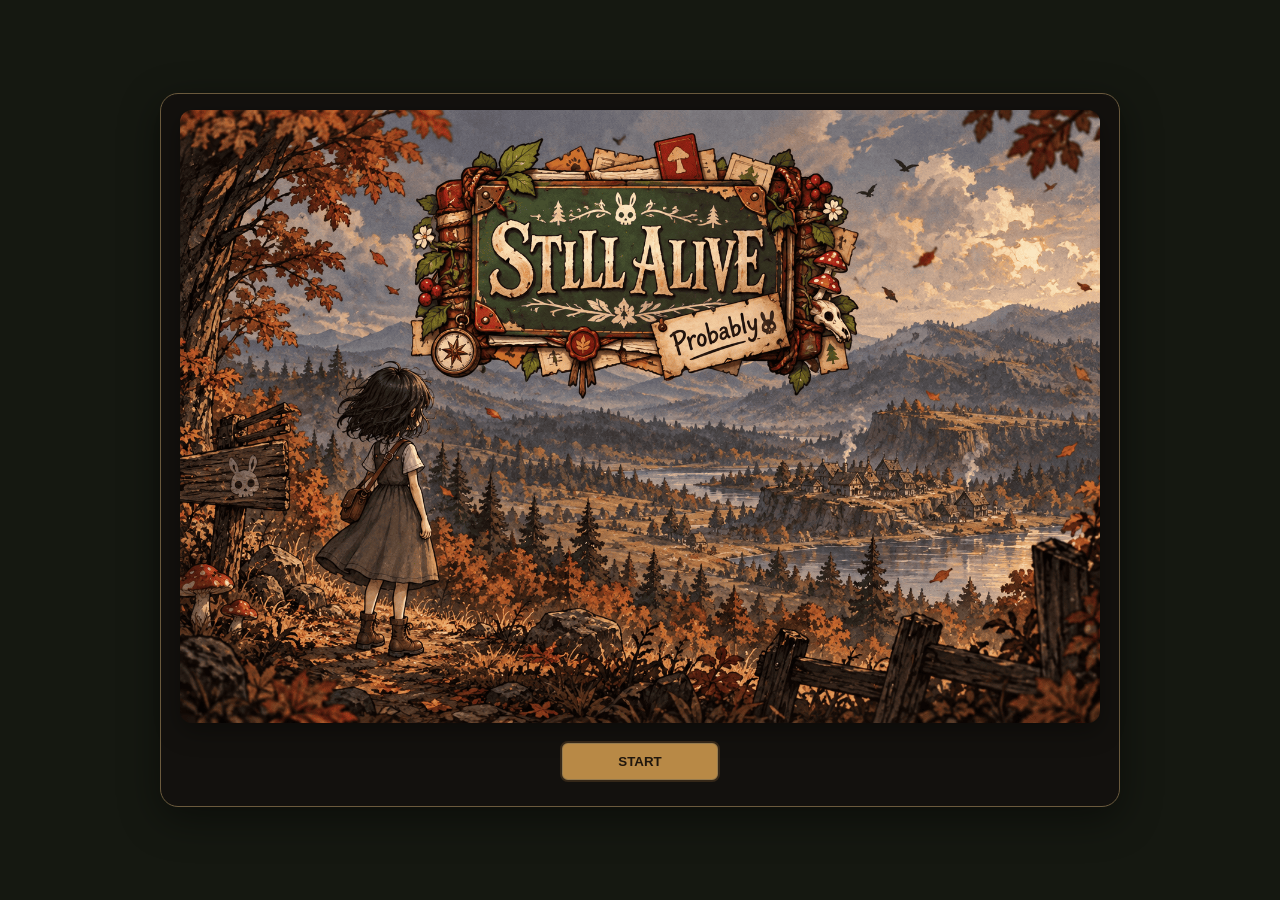
==== survival-game/index.html @ db7242b9 "初期コミット" ====
<!doctype html>
<html lang="ja">
<head>
  <meta charset="utf-8">
  <meta name="viewport" content="width=device-width,initial-scale=1">
  <title>HEX SURVIVAL</title>

  <link rel="preconnect" href="https://fonts.googleapis.com">
  <link rel="preconnect" href="https://fonts.gstatic.com" crossorigin>
  <link href="https://fonts.googleapis.com/css2?family=Yomogi&display=swap" rel="stylesheet">
  <link rel="stylesheet" href="style.css">

</head>

<body>

  <!-- =====================================================
       スタート画面
  ====================================================== -->

  <div id="title" class="start-screen">

    <div class="start-card title-card">

      <img
        src="images/UI/title_screen.png"
        alt="Still Alive, Probably"
        class="title-main-visual"
      >

      <button
        id="start"
        class="primary-btn title-start-btn"
      >
        START
      </button>

    </div>

  </div>

  <!-- =====================================================
       ゲーム本体
  ====================================================== -->

  <div id="game" hidden>

    <!-- ===================================================
         上部ステータス
    ==================================================== -->

    <header class="topbar">

      <div class="day-card">
        <div>
          Day
          <span id="day">1</span>
        </div>
      </div>

      <div
        id="resources"
        class="resources"
      ></div>

      <button
        id="bookBtn"
        class="menu-btn"
        type="button"
        aria-label="食材図鑑"
      >
        <img
          src="images/UI/book.png"
          alt=""
        >
      </button>
    </header>


    <!-- ===================================================
         キャラクター・ステータス
    ==================================================== -->

    <section class="status-area">
      <!-- 空腹度とライフエリア-->
      <div class="status-row">
        <div class="status-card">
          <div class="status-title">
            <div class="status-label">
              <img class="status-icon" src="images/UI/hunger.png" alt="空腹度">
              <span>空腹度</span>
            </div>
            <b id="hungerText"></b>
          </div>
          <div class="bar">
            <i id="hungerBar"></i>
          </div>
        </div>

        <div class="status-card">
          <div class="status-title">
            <div class="status-label">
              <img class="status-icon" src="images/UI/life.png" alt="ライフ">
              <span>ライフ</span>
            </div>
            <b id="lifeText"></b>
          </div>
          <div class="bar life">
            <i id="lifeBar"></i>
          </div>
        </div>
      </div>

      <div id="characterArea" class="character-area">

        <div class="eat-control">

          <button
            id="eat"
            class="eat-button"
            type="button"
            aria-label="食べる"
          >
            <img
              src="images/UI/eat.png"
              alt=""
            >
          </button>

          <div class="eat-food-count">
            <img
              src="images/UI/materials_food.png"
              alt="食料"
            >
            <span id="food">0</span>
          </div>
        </div>

        <div class="character-display">

          <img
            id="char"
            src="images/character_idle1.png"
            alt="主人公"
          >

          <div
            id="discoveryMark"
            class="discovery-mark"
            hidden
          >
            !
          </div>

        </div>

      <button
        id="exploreSign"
        class="explore-sign-button"
        type="button"
        aria-label="探検へ"
      >
        <img
          src="images/UI/explore_sign.png"
          alt=""
        >
      </button>

      </div>

    </section>


    <!-- ===================================================
         メイン
    ==================================================== -->

    <main>


      <!-- =================================================
           拠点画面
      ================================================== -->

      <div
        id="baseView"
        class="game-view"
      >

        <section class="base-panel">

          <div class="section-head">

            <h2>
              拠点施設
            </h2>

            <span class="section-note">施設を選んで開発</span>

          </div>

          <div
            id="facilities"
            class="facility-grid"
          ></div>

        </section>

        <!-- 探索ログ -->
        <section class="log-panel">

          <div class="section-head">

            <h2>
              探索ログ
            </h2>

            <button id="clearLog">
              消去
            </button>

          </div>

          <div id="log"></div>

        </section>

      </div>


      <!-- =================================================
           探索画面
      ================================================== -->

      <div
        id="exploreView"
        class="game-view"
        hidden
      >

        <section class="map-panel">

          <div class="section-head">

            <h2>
              🧭 探索マップ
            </h2>

            <button id="backToBase">
              🏠 拠点に戻る
            </button>

          </div>

          <div class="explore-help">
            探索済みマスに隣接するマスを探索できます
          </div>

          <div
            id="map"
            class="hex-map"
          ></div>

        </section>

      </div>


    </main>

  </div>


  <!-- =====================================================
       探索確認モーダル
  ====================================================== -->

  <div
    id="exploreModal"
    class="modal-backdrop"
    hidden
  >

    <div class="explore-modal">

      <div class="modal-head">

        <div>

          <small>
            探索先の確認
          </small>

          <h2 id="exploreTitle"></h2>

        </div>

        <button
          id="modalClose"
          class="modal-close"
        >
          ×
        </button>

      </div>


      <div
        id="explorePreview"
        class="explore-preview"
      ></div>

      <div class="preview-section">

        <h3>
          獲得予想
        </h3>

        <div
          id="resourcePreview"
          class="resource-preview"
        ></div>

        <p class="preview-note">
        </p>

      </div>


      <div class="modal-actions">

        <button
          id="cancelExplore"
          class="secondary-btn"
        >
          やめる
        </button>

        <button
          id="confirmExplore"
          class="primary-btn"
        >
          ここを探索する
        </button>

      </div>

    </div>

  </div>


  <!-- =====================================================
       施設確認モーダル
  ====================================================== -->

  <div
    id="facilityModal"
    class="modal-backdrop"
    hidden
  >

    <div class="explore-modal wide">

      <div class="modal-head">

        <h2 id="facilityTitle">施設</h2>

        <button
          id="facilityClose"
          class="modal-close"
        >
          ×
        </button>

      </div>

      <div id="facilityDetail" class="facility-detail"></div>

      <div class="modal-actions">
        <button id="facilityCancel" class="secondary-btn">
          キャンセル
        </button>
        <button id="facilityUpgradeBtn" class="primary-btn">
          レベルアップ
        </button>
      </div>

    </div>

  </div>


  <!-- =====================================================
       食材図鑑モーダル
  ====================================================== -->

  <div
    id="bookModal"
    class="modal-backdrop"
    hidden
  >

    <div class="explore-modal wide">

      <div class="modal-head">

        <h2>
          食材図鑑
        </h2>

        <button
          class="modalClose2 modal-close"
        >
          ×
        </button>

      </div>

      <div
        id="book"
        class="book-grid"
      ></div>

    </div>

  </div>

<!-- =====================================================
     探索結果モーダル
====================================================== -->
  <div
    id="exploreResultModal"
    class="modal-backdrop"
    hidden
  >
    <div class="explore-modal">

      <div class="modal-head">
        <div>
          <small>探索終了</small>
          <h2>見つけたもの</h2>
        </div>
      </div>

      <div
        id="exploreResultDetail"
        class="explore-result-detail"
      ></div>

      <div class="modal-actions result-actions">

        <button
          id="exploreResultOk"
          class="primary-btn"
        >
          OK
        </button>

      </div>

    </div>
  </div>

  <!-- トースト -->

  <div
    id="toast"
    class="toast"
  ></div>


  <script src="app.js"></script>

  <!-- =====================================================
      スクラップブックイベント　ラストイベント
  ===================================================== -->
  <div
    id="gateCutsceneOverlay"
    class="story-cutscene-overlay"
    hidden
  >
    <div
      id="gateScrapbook"
      class="story-scrapbook"
    >

      <div
        id="gateCutLayer"
        class="story-cut-layer"
      ></div>

      <div
        id="gateCutText"
        class="story-cut-text"
      ></div>

      <div class="story-cut-guide">
        タップして続ける
      </div>

    </div>
    <div
    id="gateEndingFade"
    class="gate-ending-fade"
  ></div>
  </div>

  <!-- =====================================================
      エンディング
  ===================================================== -->
  <div
    id="endingOverlay"
    class="ending-overlay"
    hidden
  >
    <div
      id="endingPage"
      class="ending-page"
    >

      <div
        id="endingCutLayer"
        class="ending-cut-layer"
      ></div>

      <div
        id="endingBookCover"
        class="ending-book-cover"
      >
        <img
          src="images/events/book_cover.png"
          alt="旅の記録"
        >
      </div>

    </div>

    <div
      id="endingTitle"
      class="ending-title"
    >
      the end...
    </div>
  </div>

</body>
</html>
---- survival-game/style.css ----
:root {
  --paper: #cdbb91;
  --paper2: #e0cfaa;
  --ink: #241f19;
  --dark: #25231e;
  --line: #5b4a32;
  --gold: #d4a83f;
  --red: #b84f3d;
  --green: #768b55;
  --muted: #877b64;
}


/* =========================================================
   基本
========================================================= */

* {
  box-sizing: border-box;
}

html,
body {
  margin: 0;
  background: #161612;
  color: var(--ink);
  font-family: Georgia, "Hiragino Mincho ProN", serif;
}

body {
  min-height: 100vh;
}


/* =========================================================
   ゲーム画面
========================================================= */

.game-view {
  display: block;
}

.game-view[hidden] {
  display: none !important;
}


/* =========================================================
   上部バー
========================================================= */

.topbar {
  position: sticky;
  top: 0;
  z-index: 10;

  display: grid;
  grid-template-columns: 90px 1fr 48px;
  gap: 8px;

  padding: 10px;

  background: #211f1a;
  border-bottom: 3px solid #5e4e37;
}

.day-card {
  background: var(--paper2);

  border: 2px solid #5b4a32;
  border-radius: 7px;

  text-align: center;

  padding: 5px;

  box-shadow:
    inset 0 0 0 2px #b7a477;
}

.day-card #day {
  font-weight: bold;
  font-size: 19px;
}

.day-card small {
  font-size: 12px;
}


/* =========================================================
   資源
========================================================= */

.resources {
  display: flex;

  align-items: center;
  justify-content: space-around;

  color: #eee;

  font-size: 16px;

  gap: 5px;
}

.res {
  white-space: nowrap;
}


/* =========================================================
   メニューボタン
========================================================= */

.menu-btn {
  width: 42px;
  height: 42px;

  padding: 0;
  border: none;

  background: transparent;

  display: flex;
  align-items: center;
  justify-content: center;

  cursor: pointer;
}

.menu-btn img {
  width: 100%;
  height: 100%;

  object-fit: contain;
  display: block;

  pointer-events: none;
}


/* =========================================================
   キャラクター・ステータス
========================================================= */

.status-row {
  display: grid;

  grid-template-columns: 1fr 1fr;

  gap: 8px;

  padding: 8px;

  background: #292720;
}

.status-card {
  border: 2px solid #574936;

  border-radius: 6px;

  padding: 8px;

  background: #302e28;

  color: #eee;
}

.status-title {
  display: flex;
  align-items: center;
  justify-content: space-between;

  font-size: 14px;
  margin-bottom: 5px;
}

.status-title b {
  float: right;
}

.status-card small {
  color: #bcae8d;

  font-size: 10px;
}

.status-label {
  display: flex;
  align-items: center;
  gap: 4px;
}

.status-icon {
  width: 30px;
  height: 30px;

  object-fit: contain;
  display: block;

  flex-shrink: 0;
}


/* =========================================================
   ステータスバー
========================================================= */

.bar {
  height: 13px;

  background: #171613;

  border: 1px solid #0e0e0d;

  border-radius: 3px;

  overflow: hidden;
}

.bar i {
  display: block;

  height: 100%;
  width: 100%;

  background: #d49f37;

  transition: 0.25s;
}

.bar.life i {
  background: #b44c3b;
}


/* =========================================================
   共通パネル
========================================================= */

.map-panel,
.log-panel,
.base-panel {
  margin: 8px;

  border: 2px solid #4f402d;

  background: var(--paper);

  box-shadow:
    0 2px 0 #171510;
}

.section-head {
  display: flex;

  justify-content: space-between;
  align-items: center;

  padding: 7px 10px;

  border-bottom: 2px solid #796647;

  background:
    rgba(255, 255, 255, 0.08);
}

h2 {
  font-size: 17px;
  margin: 0;
}

.section-head span,
.section-head button {
  font-size: 11px;

  color: #62553e;
}

.section-head button {
  background: none;
  border: 0;

  cursor: pointer;
}


/* =========================================================
   拠点施設
========================================================= */

.base-panel {
  padding-bottom: 10px;
}

.facility-grid {
  padding: 9px;

  display: grid;

  grid-template-columns:
    repeat(3, 1fr);

  gap: 7px;
}

.facility {
  min-height: 145px;

  background: #d3c09a;

  border: 2px solid #786545;

  padding: 6px;

  text-align: center;

  position: relative;
}

.facility.locked {
  background: #77715f;

  color: #29261f;
}

.facility .icon {
  font-size: 42px;
}

.facility h3 {
  font-size: 14px;

  margin: 2px 0;
}

.facility p {
  font-size: 10px;

  margin: 3px 0 7px;

  min-height: 25px;
}

.facility button {
  width: 100%;

  background: #5b482c;

  color: #f2e4c4;

  border: 1px solid #332717;

  padding: 6px;

  font-family: inherit;

  font-weight: bold;
}

.facility button:disabled {
  opacity: 0.45;
}


/* =========================================================
   探索開始ボタン
========================================================= */

.explore-start-btn:active {
  transform: translateY(1px);
}

.explore-start-text strong {
  font-size: 19px;
}

.explore-start-text small {
  font-size: 11px;

  color: #5c4a32;
}


/* =========================================================
   探索ヘルプ
========================================================= */

.explore-help {
  padding: 7px 10px;

  background: #bca77d;

  border-bottom: 1px solid #756143;

  font-size: 11px;

  color: #5e5039;
}


/* =========================================================
   戻るボタン
========================================================= */

#backToBase {
  background: #b5a37e;

  border: 1px solid #6b5839;

  padding: 5px 8px;

  border-radius: 4px;

  cursor: pointer;
}


/* =========================================================
   六角形マップ
========================================================= */

.hex-map {
  position: relative;

  height: 440px;

  overflow: auto;

  background:
    radial-gradient(
      circle at center,
      #786f59 0,
      #4a4639 45%,
      #302f29 100%
    );

  -webkit-overflow-scrolling: touch;

  touch-action: pan-x pan-y;
}

.hex-world {
  position: relative;
  background:
    radial-gradient(
      circle at center,
      #2b332d 0%,
      #1b211d 45%,
      #0d100f 100%
    );
}


/* =========================================================
   六角形
========================================================= */

.hex {
  position: absolute;

  width: 112px;
  height: 129px;

  clip-path: polygon(
    25% 3%,
    75% 3%,
    100% 50%,
    75% 97%,
    25% 97%,
    0 50%
  );

  background: #57564c;

  filter:
    drop-shadow(
      0 2px 1px #201f1a
    );

  cursor: default;
}

.hex::before {
  content: "";
  position: absolute;
  inset: 4px;
  clip-path: inherit;
  border: none;
  background:
    var(
      --tile,
      #5f674e
    );
  z-index: 0;
}

.hex .inside {
  position: absolute;

  inset: 8px;

  display: flex;

  align-items: center;

  justify-content: center;

  flex-direction: column;

  font-size: 13px;

  font-weight: bold;

  text-shadow:
    0 1px #eee8d5;

  color: #252218;

  z-index: 2;

  pointer-events: none;
}


/* =========================================================
   未探索
========================================================= */

.hex.unexplored {
  --tile: #393832;

  cursor: default;
}

.hex.unexplored .inside {
  font-size: 12px;

  color: #c5c0ad;

  text-shadow:
    0 1px 2px #1c1b18;
}


/* =========================================================
   探索可能
========================================================= */

.hex.available {
  cursor: pointer;

  animation:
    pulse 1.6s infinite;
}


/* =========================================================
   地形カラー
========================================================= */

.hex.base {
  --tile: #88745a !important;
}

.hex.forest {
  --tile: #566345;
}

.hex.rock {
  --tile: #76715e;
}

.hex.pond {
  --tile: #54727a;
}

.hex.grass {
  --tile: #817d52;
}

.hex.cave {
  --tile: #4e4b45;
}

.hex.waste {
  --tile: #75684a;
}


/* =========================================================
   拠点
========================================================= */

.hex.base .inside {
  color: #fff1c4;

  text-shadow:
    0 1px 2px #2b2115,
    0 0 4px #2b2115;
}

.hex.base .terrain-icon {
  font-size: 40px;
}


/* =========================================================
   秘宝
========================================================= */

.hex[data-treasure="true"] {
  --tile: #6c5b36 !important;
}

.hex[data-treasure="true"] .inside {
  color: #ffe9a0;
}

.hex[data-treasure="true"] .terrain-icon {
  font-size: 40px;
}


/* =========================================================
   アニメーション
========================================================= */

@keyframes pulse {
  50% {
    transform: scale(1.025);
  }
}

.terrain-icon {
  font-size: 35px;

  line-height: 1;
}


/* =========================================================
   探索ログ
========================================================= */

.log-panel {
  max-height: 180px;
}

.log-panel #log {
  padding: 8px 12px;

  min-height: 90px;

  font-size: 13px;

  line-height: 1.7;
}

.log-item {
  border-bottom:
    1px dashed #887554;
}


/* =========================================================
   モーダル
========================================================= */

.modal-backdrop {
  position: fixed;

  inset: 0;

  z-index: 100;

  background:
    rgba(10, 9, 7, 0.72);

  display: flex;

  align-items: flex-end;

  justify-content: center;

  padding: 18px;

  opacity: 0;

  transition:
    opacity 0.16s ease;
}

.modal-backdrop[hidden] {
  display: none;
}

.modal-backdrop.show {
  opacity: 1;
}

.explore-modal {
  width: min(430px, 100%);

  max-height: 90vh;

  overflow: auto;

  background: var(--paper2);

  border: 3px solid #4d3e2a;

  box-shadow:
    0 10px 40px #000,
    inset 0 0 0 2px #a88f61;

  color: var(--ink);

  transform:
    translateY(12px)
    scale(0.98);

  transition:
    transform 0.16s ease;
}

.modal-backdrop.show
.explore-modal {
  transform:
    translateY(0)
    scale(1);
}

.modal-head {
  display: flex;

  align-items: center;

  justify-content: space-between;

  padding: 13px 15px 10px;

  background: #28251f;

  color: #ead9ae;

  border-bottom:
    2px solid #715a38;
}

.modal-head small {
  font-size: 11px;

  color: #bbaa86;
}

.modal-head h2 {
  font-size: 22px;

  margin: 2px 0 0;

  color: #f0ddb0;
}

.modal-close {
  width: 34px;
  height: 34px;

  border: 1px solid #8e754b;

  background: #40392d;

  color: #e8d7ae;

  border-radius: 4px;

  font-size: 25px;

  line-height: 1;

  cursor: pointer;
}

.explore-preview {
  display: flex;

  align-items: center;

  gap: 16px;

  padding: 18px 16px;

  border-bottom:
    1px solid #9c8358;

  background:
    rgba(255, 255, 255, 0.12);
}

.target-icon {
  width: 82px;
  height: 82px;

  display: flex;

  align-items: center;
  justify-content: center;

  font-size: 52px;

  background: #7c765f;

  border:
    3px solid #5d4c32;

  clip-path: polygon(
    25% 3%,
    75% 3%,
    100% 50%,
    75% 97%,
    25% 97%,
    0 50%
  );
}


/* =========================================================
   探索モーダルのアイコン
========================================================= */

.target-icon img {
  width: 100%;
  height: 100%;

  object-fit: contain;
  display: block;
}

.target-cost-item {
  display: flex;
  align-items: center;
  gap: 7px;
}

.target-cost-item img {
  width: 30px;
  height: 30px;

  object-fit: contain;
  display: block;

  flex-shrink: 0;
}

.target-info {
  display: flex;

  flex-direction: column;

  gap: 6px;
}

.target-info strong {
  font-size: 18px;
}

.target-info span {
  font-size: 12px;

  color: #685a43;
}

.preview-section {
  padding: 12px 15px 0;
}

.preview-section h3 {
  font-size: 14px;

  margin:
    0 0 8px;

  border-bottom:
    1px dashed #927951;

  padding-bottom: 5px;
}

.preview-row {
  display: flex;

  gap: 7px;

  flex-wrap: wrap;
}

.cost-pill {
  display: inline-flex;

  align-items: center;

  gap: 5px;

  padding: 8px 10px;

  border:
    1px solid #806746;

  background: #c8b487;

  font-size: 12px;
}

.cost-pill b {
  font-size: 14px;
}

.damage-cost {
  background: #caa08f;
}

.safe-cost {
  background: #b7bd93;
}

.resource-preview {
  display: block;
}

.resource-preview-normal,
.resource-preview-rare {
  display: flex;
  align-items: center;
  flex-wrap: wrap;

  gap: 14px;
}

.resource-preview-rare {
  margin-top: 10px;
}

.resource-inline {
  display: flex;
  align-items: center;

  gap: 4px;
}

.resource-inline img {
  width: 30px;
  height: 30px;

  object-fit: contain;
  display: block;
}

.resource-inline span {
  font-size: 14px;
  font-weight: bold;

  white-space: nowrap;
}

.rare-resource span {
  font-size: 18px;
}

.preview-note {
  font-size: 10px;

  color: #6d604b;

  margin: 8px 0 0;

  line-height: 1.5;
}

.empty-preview {
  font-size: 12px;

  color: #6c604e;

  padding: 10px;

  background: #c4b083;
}

.modal-actions {
  display: grid;

  grid-template-columns:
    1fr 1.6fr;

  gap: 8px;

  padding: 16px;
}

.modal-actions button {
  font-family: inherit;

  font-weight: bold;

  font-size: 14px;

  padding: 11px;

  border-radius: 4px;

  cursor: pointer;
}

.secondary-btn {
  background: #b5a37e;

  border:
    2px solid #6b5839;

  color: #3a3023;
}

.primary-btn {
  background: #5a472d;

  border:
    2px solid #342718;

  color: #f1dfb5;

  box-shadow:
    inset 0 0 0 1px #967b4e;
}

.primary-btn:active,
.secondary-btn:active {
  transform:
    translateY(1px);
}


/* =========================================================
   スタート画面
========================================================= */

.start-screen {
  position: fixed;

  inset: 0;

  background: #151811;

  display: flex;

  align-items: center;

  justify-content: center;

  z-index: 99;
}

.start-screen[hidden] {
  display: none !important;
}

.start-card {
  width: min(430px, 88%);

  padding: 48px 28px;

  text-align: center;

  background: #292e23;

  border:
    1px solid #73795d;

  border-radius: 18px;
}

.start-card h1 {
  font-size: 38px;

  margin:
    0 0 12px;

  letter-spacing: 2px;
}

.start-card p {
  color: #bbb5a2;

  margin-bottom: 28px;
}

/* =========================================================
   タイトル画面
========================================================= */
.title-card {
  width: min(960px, 96vw);
  padding: 16px 16px 24px;

  background: rgba(18, 16, 13, 0.78);

  border: 1px solid #6b5a3d;
  border-radius: 18px;

  box-shadow:
    0 12px 40px rgba(0, 0, 0, 0.45);

  display: flex;
  flex-direction: column;
  align-items: center;
}

.title-main-visual {
  width: 100%;
  max-width: 920px;
  height: auto;

  display: block;
  object-fit: contain;

  border-radius: 12px;

  box-shadow:
    0 8px 24px rgba(0, 0, 0, 0.35);
}

.title-start-btn {
  margin-top: 18px;
  min-width: 160px;
}

/* =========================================================
   ボタン
========================================================= */

.primary-btn {
  background: #b88946;

  color: #20170d;

  font-weight: bold;

  border-radius: 8px;

  padding: 11px 25px;

  cursor: pointer;
}


/* =========================================================
   図鑑
========================================================= */

.wide {
  max-width: 680px;
}


/* =========================================================
   食材図鑑
========================================================= */

#book {
  display: grid;
  grid-template-columns: repeat(2, minmax(0, 1fr));

  gap: 12px;

  padding: 6px;
}


/* 図鑑カード */
.book-card {
  position: relative;

  padding: 8px;

  border: 2px solid rgba(71, 55, 38, 0.75);
  border-radius: 10px;

  background:
    linear-gradient(
      180deg,
      #efe1bc 0%,
      #dbc58f 100%
    );

  box-shadow:
    inset 0 0 12px rgba(70, 45, 20, 0.2),
    0 2px 5px rgba(0, 0, 0, 0.25);

  overflow: hidden;
}


/* =========================================================
   食材画像部分
========================================================= */

.food-art {
  width: calc(100% + 16px);

  margin:
    -8px
    -8px
    0;

  display: flex;
  justify-content: center;
  align-items: center;
}

.food-book-image {
  position: relative;

  width: 100%;

  overflow: hidden;

  border-radius: 7px;
}

.food-book-image::before {
  content: "";

  display: block;

  padding-top: 100%;
}

/* 背景画像 */
.food-book-background {
  position: absolute;

  inset: 0;

  width: 100%;
  height: 100%;

  object-fit: cover;

  display: block;
}


/* 食材本体 */
.food-book-main {
  position: absolute;

  left: 50%;
  top: 47%;

  width: 50%;
  height: 50%;

  transform:
    translate(-50%, -50%);

  object-fit: contain;

  display: block;

  z-index: 2;
}


/* =========================================================
   食材名
========================================================= */

.food-book-name {
  margin-top: 7px;

  text-align: center;

  font-size: 14px;
  font-weight: bold;

  color: #34261b;
}

.food-book-location {
  margin-top: 3px;

  text-align: center;

  font-size: 12px;
  font-weight: bold;

  color: #6a5844;
}

/* =========================================================
   フレーバーテキスト
========================================================= */

.food-flavor {
  margin:
    7px 3px
    2px;

  padding-top: 6px;

  border-top:
    1px dashed
    rgba(80, 57, 35, 0.4);

  font-family: "Yomogi", cursive;

  font-size: 10px;
  line-height: 1.5;

  color: #51402f;

  transform:
    rotate(-0.3deg);
}


/* =========================================================
   未発見
========================================================= */

.book-card.locked {
  background:
    linear-gradient(
      180deg,
      #777168,
      #4f4b46
    );

  opacity: 1;
}

/* 未発見食材をシルエット化 */
.book-card.locked .food-book-main {
  filter: brightness(0);
  opacity: 0.82;
}

.food-book-unknown {
  width: 100%;
  aspect-ratio: 1 / 1;

  display: flex;
  justify-content: center;
  align-items: center;

  font-size: 46px;
  font-weight: bold;

  color: rgba(255, 255, 255, 0.4);

  background:
    rgba(20, 20, 20, 0.25);

  border-radius: 7px;
}

.book-card.locked .food-book-name {
  color:
    rgba(255, 255, 255, 0.55);
}


/* =========================================================
   建設
========================================================= */

.build-row {
  background: #1c2118;

  border-radius: 9px;

  padding: 11px;

  margin: 7px 0;

  display: flex;

  justify-content: space-between;

  gap: 10px;

  align-items: center;
}

.build-row h3 {
  margin:
    0 0 4px;
}

.build-row p {
  margin: 0;

  color: #bbb5a2;

  font-size: 12px;
}

.build-row button {
  background: #98703b;

  border-radius: 7px;

  padding: 8px;

  cursor: pointer;
}

.build-row button:disabled {
  opacity: 0.35;

  cursor: default;
}


/* =========================================================
   トースト
========================================================= */

.toast {
  position: fixed;

  left: 50%;

  bottom: 85px;

  transform:
    translateX(-50%)
    translateY(20px);

  background: #211f1a;

  color: #f0e1bd;

  border:
    1px solid #9e8251;

  padding: 10px 14px;

  border-radius: 5px;

  opacity: 0;

  pointer-events: none;

  transition: 0.25s;

  z-index: 30;

  max-width: 90%;

  text-align: center;
}

.toast.show {
  opacity: 1;

  transform:
    translateX(-50%)
    translateY(0);
}


/* =========================================================
   PC
========================================================= */

@media (min-width: 700px) {
  #app {
    max-width: 480px;

    margin: auto;

    box-shadow:
      0 0 40px #000;
  }

  .topbar {
    position: relative;
  }
}


/* =========================================================
   スマホ
========================================================= */

@media (max-width: 699px) {

  .explore-start-btn {
    min-height: 80px;
  }

  .explore-start-icon {
    font-size: 40px;
  }

}


/* =========================================================
   探索可能だが未探索のマス
========================================================= */

.hex.available.unexplored {
  opacity: 0.62;
}

.hex.available.unexplored .inside {
  color: #c5c0ad;
  text-shadow: 0 1px 2px #1c1b18;
}

.hex.available.unexplored .terrain-icon {
  opacity: 0.8;
}


/* =========================================================
   施設カード・施設確認UI
========================================================= */

.section-note {
  font-size: 11px;
  color: #62553e;
}

.facility-grid {
  grid-template-columns: repeat(3, minmax(0, 1fr));
}

.facility {
  width: 100%;
  min-width: 0;
  min-height: 150px;
  border: 2px solid #786545;
  background: #d3c09a;
  color: var(--ink);
  padding: 7px;
  text-align: center;
  font-family: inherit;
  cursor: pointer;
  appearance: none;
}

.facility:active {
  transform: translateY(1px);
}

.facility-art-wrap {
  height: 98px;
  display: flex;
  align-items: center;
  justify-content: center;
  overflow: hidden;
}

.facility-image {
  width: 100%;
  height: 100%;
  object-fit: contain;
  display: block;
}

.facility-fallback {
  font-size: 48px;
  line-height: 1;
}

.facility-name {
  margin-top: 5px;
  font-size: 14px;
  font-weight: bold;
}

.facility-level {
  margin-top: 2px;
  font-size: 11px;
  color: #66553d;
}

.facility-detail {
  padding: 16px;
}

.facility-upgrade-preview {
  display: grid;
  grid-template-columns: 1fr 34px 1fr;
  align-items: center;
  gap: 6px;
  text-align: center;
}

.facility-upgrade-preview > div:not(.facility-arrow) {
  min-width: 0;
}

.facility-upgrade-preview small,
.facility-upgrade-preview strong {
  display: block;
}

.facility-upgrade-preview .facility-art-wrap {
  height: 150px;
  margin: 6px 0;
  border: 1px solid #927951;
  background: rgba(255, 255, 255, 0.12);
}

.facility-arrow {
  font-size: 28px;
  font-weight: bold;
}

.facility-modal-copy {
  margin-top: 14px;
  padding: 12px;
  background: #d7c59e;
  border: 1px solid #8c754d;
  line-height: 1.6;
}

.facility-modal-copy p {
  margin: 7px 0;
}

.facility-warning {
  color: #8a3027;
  font-weight: bold;
}

.special-facility-preview {
  text-align: center;
  font-size: 72px;
  padding: 12px;
}

#facilityUpgradeBtn:disabled {
  opacity: 0.4;
  cursor: not-allowed;
}

.special-silhouette .facility-image {
  filter: brightness(0);
  opacity: 0.85;
}

.special-hidden .facility-image-wrap {
  min-height: 72px;
}


/* =========================================================
   2026-08 探索演出・ステータス配置 調整
========================================================= */

.status-area {
  background: #292720;
  padding-bottom: 8px;
}

.status-row {
  display: grid;
  grid-template-columns: 1fr 1fr;
  gap: 8px;
  padding: 8px;
  background: transparent;
}

.status-card small {
  display: none;
}

.character-area {
  position: relative;
  height: 170px;
  margin: 0 8px 8px;
  overflow: hidden;
  border-radius: 10px;
  background:
    #1b2018
    url("images/bg/base_idle.png")
    center / cover
    no-repeat;
}


/* =========================================================
   食べる操作
========================================================= */

.eat-control {
  position: absolute;

  left: 8px;
  top: 30%;

  transform: translateY(-50%);

  width: 78px;

  z-index: 10;

  display: flex;
  flex-direction: column;
  align-items: center;

  gap: 0;
}


/* 食べるボタン */
.eat-button {
  width: 70px;
  height: 70px;

  border: none;
  padding: 0;
  margin: 0;

  appearance: none;
  -webkit-appearance: none;

  background: transparent;

  cursor: pointer;
}

.eat-button img {
  width: 110%;
  height: 110%;

  object-fit: contain;
  display: block;

  pointer-events: none;
}


/* 押した時 */
.eat-button:active {
  transform: translateY(2px);
}


/* 食料数 */
.eat-food-count {
  margin-top: -2px;
  min-width: 60px;
  padding: 3px 7px;
  border-radius: 12px;
  background: rgba(20, 18, 14, 0.78);
  color: #f3e6c7;
  font-size: 14px;
  font-weight: bold;

  line-height: 1.2;

  text-align: center;
  white-space: nowrap;

  display: flex;
  flex-direction: row;
  align-items: center;
  justify-content: center;

  text-shadow:
    0 1px 2px #000;
}

.eat-food-count img {
  width: 26px;
  height: 26px;

  object-fit: contain;
  display: block;
}

.eat-food-count span {
  display: block;
  flex-shrink: 0;
}


/* キャラクター表示領域 */
.character-display {
  position: relative;
  width: 100%;
  height: 100%;
  overflow: hidden;
}


/* キャラクター本体 */
.character-display #char {
  position: absolute;
  width: 42%;
  height: 145px;
  left: 18%;
  bottom: 18px;
  object-fit: contain;
  display: block;
  transition: left 3s linear;
}


/* 探索時の移動先 */
.character-area.walking #char {
  left: 45%;
}

.discovery-mark {
  position: absolute;
  left: 68%;
  top: 12px;
  font-size: 42px;
  font-weight: bold;
  color: #f3d66b;
  text-shadow: 0 2px 2px #21190d;
  z-index: 5;
  animation: discovery-pop 0.45s ease;
}

.discovery-mark[hidden] {
  display: none;
}

@keyframes discovery-pop {
  0% {
    transform: translateY(8px) scale(0.4);
    opacity: 0;
  }

  60% {
    transform: translateY(-4px) scale(1.2);
    opacity: 1;
  }

  100% {
    transform: translateY(0) scale(1);
    opacity: 1;
  }
}


/* 施設カードを少し圧縮 */
.facility-grid {
  padding: 6px;
  gap: 5px;
}

.facility {
  min-height: 132px;
  padding: 5px;
}

.facility-image-wrap,
.facility-art-wrap {
  height: 84px;
  display: flex;
  align-items: center;
  justify-content: center;
  overflow: hidden;
}

.facility-name {
  margin-top: 3px;
  font-size: 13px;
}

.facility-level {
  margin-top: 1px;
  font-size: 10px;
}

.facility-card-flavor {
  margin: 7px 3px 2px;
  padding-top: 6px;

  border-top:
    1px dashed rgba(80, 57, 35, 0.4);

  font-family: "Yomogi", cursive;
  font-size: 10px;
  line-height: 1.5;

  color: #51402f;

  text-align: left;
}

.facility-cost-section {
  margin-top: 7px;
}

.facility-cost-list {
  display: flex;
  align-items: center;
  flex-wrap: wrap;

  gap: 10px;

  margin-top: 6px;
}

.facility-cost-item {
  display: flex;
  align-items: center;

  gap: 4px;
}

.facility-cost-item img {
  width: 28px;
  height: 28px;

  object-fit: contain;
  display: block;
}

.facility-cost-item span {
  font-size: 14px;
  font-weight: bold;
}

/* =========================================================
   探索結果
========================================================= */

.explore-result-detail {
  padding: 18px 16px;
}

.explore-result-list {
  display: grid;
  gap: 8px;
}

.explore-result-item {
  display: flex;
  align-items: center;
  justify-content: space-between;
  gap: 10px;

  padding: 10px 12px;

  background: #d7c59e;
  border: 1px solid #8c754d;

  font-size: 14px;
}

.explore-result-item strong {
  font-size: 17px;
}

.explore-result-item.rare {
  font-weight: bold;
  border-width: 2px;
}

.explore-result-empty {
  padding: 18px;
  text-align: center;
  color: #685a43;
}

.result-resource {
  display: flex;
  align-items: center;
  gap: 7px;
}

.result-resource img {
  width: 30px;
  height: 30px;

  object-fit: contain;
  display: block;

  flex-shrink: 0;
}

.result-book-icon {
  width: 30px;
  height: 30px;

  display: flex;
  align-items: center;
  justify-content: center;

  font-size: 22px;

  flex-shrink: 0;
}

.result-actions {
  grid-template-columns: 1fr;
}


/* =========================================================
   マップ地形画像
========================================================= */

.terrain-layer {
  position: absolute;

  inset: 0;

  overflow: hidden;

  clip-path: polygon(
    25% 3%,
    75% 3%,
    100% 50%,
    75% 97%,
    25% 97%,
    0 50%
  );

  z-index: 1;

  pointer-events: none;
}

.terrain-layer img {
  position: absolute;

  inset: 0;

  width: 100%;
  height: 100%;

  object-fit: contain;

  object-position: center;

  display: block;

  z-index: 1;
}


/*
 * 地形名
 */

.terrain-label {
  justify-content: flex-end !important;

  padding-bottom: 10px;

  font-size: 12px !important;

  color: #f0e6cc !important;

  text-shadow:
    0 1px 2px #111,
    0 0 3px #111 !important;
}


/*
 * 探索可能な未探索マス
 */

.hex.available .terrain-layer {
  filter:
    brightness(0.48)
    saturate(0.75);
}


/* =========================================================
   探索可能マス：半透明の霧
========================================================= */

.hex.available::after {
  content: "";
  position: absolute;
  inset: 0;

  clip-path: polygon(
    25% 0%,
    75% 0%,
    100% 50%,
    75% 100%,
    25% 100%,
    0% 50%
  );

  background:
    linear-gradient(
      rgba(20, 24, 22, 0.18),
      rgba(10, 12, 11, 0.30)
    ),
    url("images/map/fog_unexplored.png")
      center / cover no-repeat;

  opacity: 0.55;

  z-index: 3;
  pointer-events: none;
}


/* =========================================================
   未解放マス：濃霧
========================================================= */

.hex.blocked {
  cursor: default;
}

.hex.blocked .fog-layer {
  position: absolute;
  inset: 0;

  clip-path: polygon(
    25% 0%,
    75% 0%,
    100% 50%,
    75% 100%,
    25% 100%,
    0% 50%
  );

  z-index: 4;
  pointer-events: none;

  background:
    linear-gradient(
      rgba(20, 24, 22, 0.35),
      rgba(10, 12, 11, 0.55)
    ),
    url("images/map/fog_unexplored.png")
      center / cover no-repeat;
}


/* =========================================================
   ゲート
========================================================= */

.gate-layer img {
  width: 100%;
  height: 100%;

  object-fit: contain;
  object-position: center;

  display: block;
}

.gate-label {
  font-size: 12px !important;

  color: #f0e6cc !important;

  text-shadow:
    0 1px 2px #111,
    0 0 3px #111 !important;
}


/* =========================================================
   暗闇マス
========================================================= */

.hex.dark {
  background: transparent;
  filter: none;
  cursor: default;
  pointer-events: none;
}

.hex.dark::before,
.hex.dark::after {
  display: none;
}

.hex.dark .fog-layer,
.hex.dark .terrain-layer,
.hex.dark .inside {
  display: none;
}


/* =========================================================
   探検看板ボタン
========================================================= */

.explore-sign-button {
  position: absolute;
  right: 3px;
  bottom: 5px;

  width: 145px;
  height: 95px;

  border: none;
  padding: 0;
  margin: 0;

  appearance: none;
  -webkit-appearance: none;

  background: transparent;

  cursor: pointer;
  z-index: 10;
}

.explore-sign-button img {
  width: 120%;
  height: 120%;

  object-fit: contain;

  display: block;

  pointer-events: none;
}

.explore-sign-button:active {
  transform: translateY(2px);
}


/* =========================================================
   上部のアイコン
========================================================= */

.resources {
  display: flex;
  align-items: center;
  justify-content: center;

  gap: 3px;

  color: #eee;
  font-size: 12px;
}

.resource-item {
  display: flex;
  align-items: center;

  gap: 1px;

  white-space: nowrap;
}

.resource-item img {
  width: 22px;
  height: 22px;

  object-fit: contain;
  display: block;
}

.resource-item span {
  min-width: 10px;

  text-align: center;
  font-weight: bold;
}

.gate-direction-arrow {
  width: 68px;
  height: 68px;

  object-fit: contain;
  display: block;

  transform-origin: center;
}
/* =========================================================
   スクラップブックイベント
========================================================= */

.story-cutscene-overlay {
  position: fixed;
  inset: 0;

  z-index: 500;

  display: flex;
  align-items: center;
  justify-content: center;

  padding: 14px;

  background:
    rgba(8, 7, 6, 0.82);

  touch-action: manipulation;
}

.story-cutscene-overlay[hidden] {
  display: none;
}


/* =========================================================
   台紙
========================================================= */
.story-scrapbook {
  position: relative;

  width: min(94vw, 460px);

  overflow: hidden;

  background:
    url("images/events/scrapbook_base.png")
    center / 100% 100%
    no-repeat;

  box-shadow:
    0 12px 35px
    rgba(0, 0, 0, 0.45);
}

/*
 * 3:4の高さを確実に作る
 */
.story-scrapbook::before {
  content: "";

  display: block;

  padding-top: 133.333%;
}

/* =========================================================
   カット配置領域
========================================================= */
.story-cut-layer {
  position: absolute;
  inset: 0;

  z-index: 1;
}


/* =========================================================
   タップ案内
========================================================= */
.story-cut-guide {
  position: absolute;

  left: 50%;
  bottom: 9px;

  transform:
    translateX(-50%);

  z-index: 50;

  padding: 3px 8px;

  font-size: 10px;

  color: rgba(65, 48, 31, 0.72);

  background:
    rgba(232, 215, 177, 0.72);

  pointer-events: none;

  white-space: nowrap;
}

/* =========================================================
   スクラップブック：イベントカット共通
========================================================= */

.story-cut {
  position: absolute;

  display: block;

  object-fit: contain;

  background: #f4ead2;

  border: 5px solid #f4ead2;

  border-radius: 2px;

  box-shadow:
    0 3px 7px
    rgba(43, 31, 18, 0.22);

  opacity: 0;

  animation:
    story-cut-appear
    0.25s
    ease
    forwards;

  transform-origin: center;
}


/* =========================================================
   カット1：未起動ゲート全景
========================================================= */

.story-cut-1 {
  width: 75%;

  left: 50%;
  top: 7%;

  z-index: 1;

  transform:
    translateX(-50%)
    rotate(-0.5deg);
}

/* 追加：主人公カット */
.story-cut-2 {
  width: 20%;
  left: 10%;
  top: 37%;
  z-index: 2;

  background: transparent;
  border: none;
  box-shadow: none;
  
  filter: drop-shadow(0 3px 6px rgba(0, 0, 0, 0.18));

  transform: rotate(-8deg);
}


/* =========================================================
   カット2：くぼみアップ
========================================================= */

.story-cut-3 {
  width: 34%;

  right: 8%;
  top: 42%;

  z-index: 3;

  transform:
    rotate(5deg);
}


/* =========================================================
   カット3：コンパスセット
========================================================= */

.story-cut-4 {
  width: 36%;

  right: 11%;
  top: 42%;

  z-index: 4;

  transform:
    rotate(-3deg);
}


/* =========================================================
   カット4：コンパス発光
========================================================= */

.story-cut-5 {
  width: 38%;

  right: 7%;
  top: 44%;

  z-index: 5;

  transform:
    rotate(2deg);
}


/* =========================================================
   カット5：起動ゲート全景
========================================================= */

.story-cut-6 {
  width: 83%;

  left: 50%;
  top: 10%;

  z-index: 6;

  transform:
    translateX(-50%)
    rotate(1.5deg);
}


/* =========================================================
   カット6：主人公がゲートへ入る
========================================================= */

.story-cut-7 {
  width: 87%;

  left: 50%;
  top: 12%;

  z-index: 7;

  transform:
    translateX(-50%)
    rotate(-2.0deg);
}

.story-cut-text {
  position: absolute;

  left: 20%;
  right: 8%;
  bottom: 18%;

  z-index: 30;

  min-height: 2em;

  font-family: "Yomogi", cursive;
  font-size: 15px;
  line-height: 1.6;

  color: #4b3928;

  letter-spacing: 0.03em;

  transform: rotate(-0.7deg);

  white-space: pre-line;

  pointer-events: none;
}

/* =========================================================
   カット出現アニメーション
========================================================= */

@keyframes story-cut-appear {

  from {
    opacity: 0;
    scale: 0.97;
  }

  to {
    opacity: 1;
    scale: 1;
  }

}

@media (max-width: 360px) {

  .story-cut {
    border-width: 4px;
  }

  .story-cut-1 {
    width: 77%;
  }

  .story-cut-5 {
    width: 84%;
  }

  .story-cut-6 {
    width: 86%;
  }

}
/* =========================================================
   ゲートイベント：ホワイトアウト
========================================================= */
.gate-ending-fade {
  position: absolute;
  inset: 0;

  z-index: 100;

  background: #fffdf7;

  opacity: 0;

  pointer-events: none;

  transition:
    opacity 1.8s ease,
    background-color 0.8s ease;
}

.gate-ending-fade.active {
  opacity: 1;
}

/* ブラックアウト */
.gate-ending-fade.black {
  background: #000;
}

/* =========================================================
   エンディング
========================================================= */

.ending-overlay {
  position: fixed;
  inset: 0;

  z-index: 600;

  display: flex;
  align-items: center;
  justify-content: center;

  padding: 14px;

  background: #050505;
}

.ending-overlay[hidden] {
  display: none;
}


/* =========================================================
   最後のページ
========================================================= */

.ending-page {
  position: relative;

  width: min(94vw, 460px);

  overflow: hidden;

  background:
    url("images/events/scrapbook_base.png")
    center / 100% 100%
    no-repeat;

  box-shadow:
    0 12px 35px
    rgba(0, 0, 0, 0.5);
}


/* 3:4 */
.ending-page::before {
  content: "";
  display: block;
  padding-top: 133.333%;
}


.ending-cut-layer {
  position: absolute;
  inset: 0;

  z-index: 1;
}


/* =========================================================
   エンディング各カット共通
========================================================= */

.ending-cut {
  position: absolute;

  display: block;

  object-fit: contain;

  border: 4px solid #f1e6cf;

  box-shadow:
    0 3px 7px
    rgba(40, 28, 17, 0.18);

  opacity: 0;

  animation:
    ending-cut-appear
    0.35s
    ease
    forwards;
}


@keyframes ending-cut-appear {

  from {
    opacity: 0;
    scale: 0.97;
  }

  to {
    opacity: 1;
    scale: 1;
  }
}
/* 1：眠っている */
.ending-cut-1 {
  width: 72%;

  left: 50%;
  top: 6%;

  transform:
    translateX(-50%)
    rotate(-1deg);

  z-index: 1;
}


/* 2：目が覚める */
.ending-cut-2 {
  width: 70%;

  left: 47%;
  top: 28%;

  transform:
    translateX(-50%)
    rotate(1.5deg);

  z-index: 2;
}


/* 3：ほっとする */
.ending-cut-3 {
  width: 68%;

  left: 52%;
  top: 45%;

  transform:
    translateX(-50%)
    rotate(-1.5deg);

  z-index: 3;
}


/* 4：コンパス */
.ending-cut-4 {
  width: 35%;

  right: 16%;
  bottom: 12%;

  border: none;
  box-shadow: none;

  transform:
    rotate(4deg);

  z-index: 4;

  animation:
  ending-compass-appear
  2.5s
  ease
  forwards;

}
@keyframes ending-compass-appear {

  from {
    opacity: 0;
    scale: 0.96;
  }

  to {
    opacity: 1;
    scale: 1;
  }
}
/* =========================================================
   閉じる表紙
========================================================= */

.ending-book-cover {
  position: absolute;
  inset: 0;

  z-index: 20;

  opacity: 0;

  pointer-events: none;

  transform-origin: left center;

  transform:
    perspective(900px)
    rotateY(-92deg);

  transition:
  transform 2.8s cubic-bezier(0.45, 0, 0.2, 1),
  opacity 0.2s ease;
}


.ending-book-cover img {
  width: 100%;
  height: 100%;

  display: block;

  object-fit: fill;
}


.ending-book-cover.closing {
  opacity: 1;

  transform:
    perspective(900px)
    rotateY(0deg);
}

.ending-title {
  position: absolute;
  right: 13%;
  bottom: 9%;
  z-index: 30;

  font-family: "Yomogi", cursive;
  font-size: clamp(30px, 6vw, 40px);

  letter-spacing: 0.12em;
  color: #eadfc5;

  opacity: 0;

  pointer-events: none;

  transition: opacity 1.5s ease;
}

.ending-title.show {
  opacity: 1;
}

.ending-page {
  transition:
    opacity 0.35s ease,
    filter 0.35s ease;
}
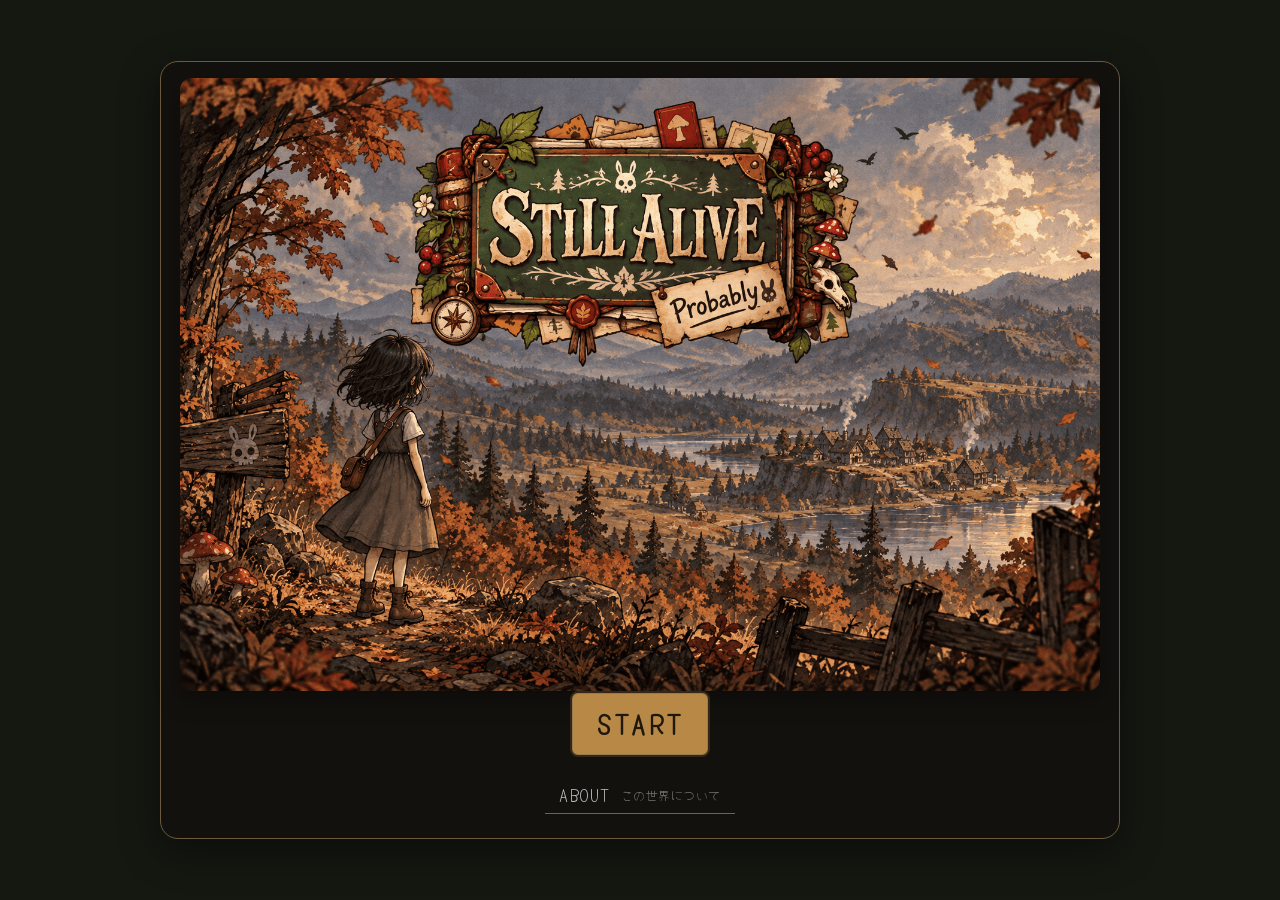
==== commit e01511b3: "ページを整え" ====
--- a/survival-game/index.html
+++ b/survival-game/index.html
@@ -34,7 +34,10 @@
       >
         START
       </button>
-
+      <a href="./about.html" class="title-about-link">
+        ABOUT
+        <span>この世界について</span>
+      </a>
     </div>
 
   </div>
--- a/survival-game/style.css
+++ b/survival-game/style.css
@@ -1131,8 +1131,45 @@
 }
 
 .title-start-btn {
+  font-family: "Yomogi", cursive;
+  font-size: 28px;
+  letter-spacing: 0.12em;
+  font-weight: normal;
+}
+
+.title-about-link {
+  display: inline-flex;
+  align-items: center;
+  gap: 10px;
+
   margin-top: 18px;
-  min-width: 160px;
+  padding: 6px 14px;
+
+  color: rgba(255, 255, 255, 0.75);
+  text-decoration: none;
+
+  font-family: "Yomogi", cursive;
+  font-size: 18px;
+  letter-spacing: 0.08em;
+
+  border-bottom: 1px solid rgba(255, 255, 255, 0.35);
+
+  transition:
+    color 0.2s ease,
+    border-color 0.2s ease,
+    transform 0.2s ease;
+}
+
+.title-about-link span {
+  font-size: 12px;
+  opacity: 0.55;
+  letter-spacing: 0.04em;
+}
+
+.title-about-link:hover {
+  color: #fff;
+  border-color: rgba(255, 255, 255, 0.8);
+  transform: translateY(-1px);
 }
 
 /* =========================================================
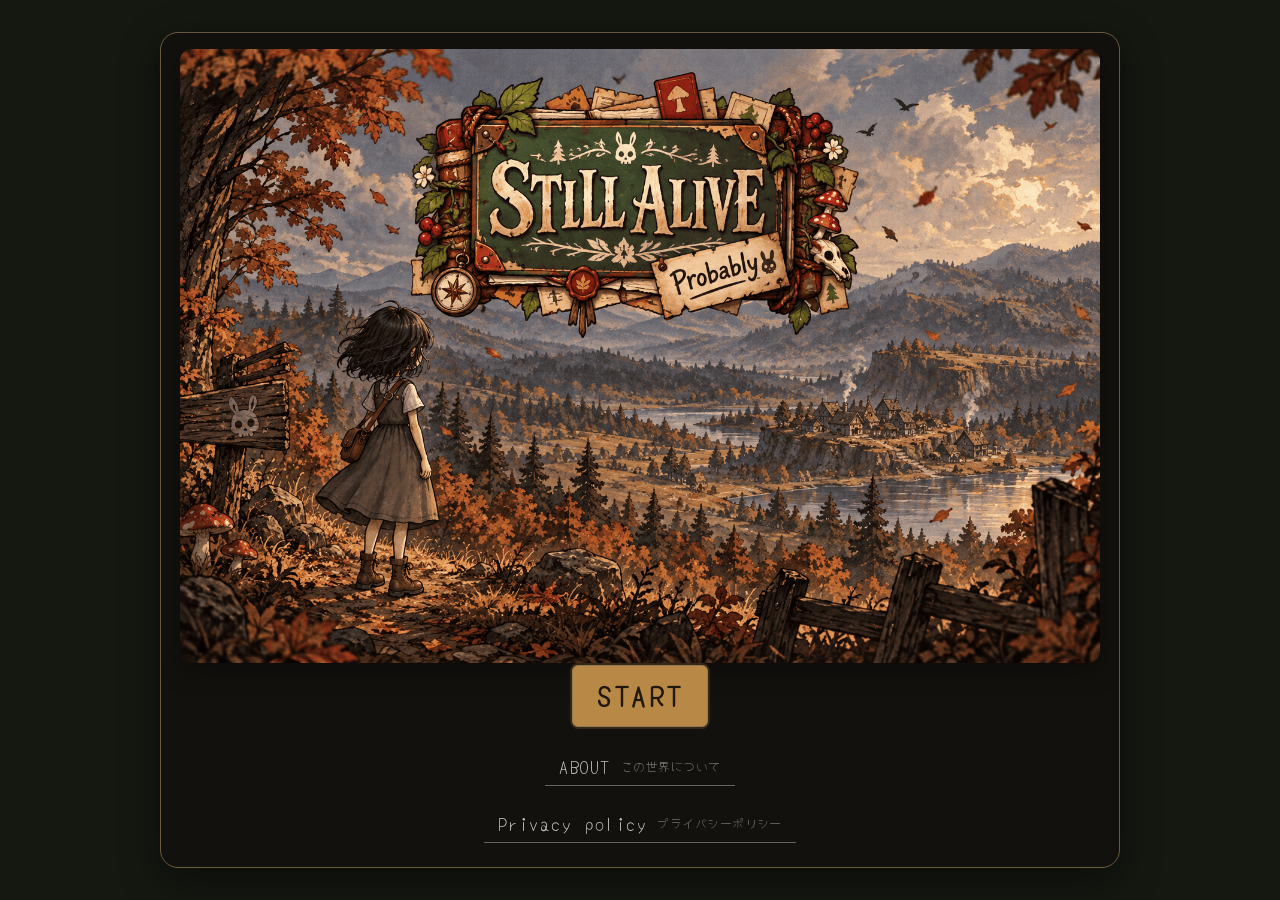
==== commit 5707bfa3: "プライバシーポリシーのページを追加" ====
--- a/survival-game/index.html
+++ b/survival-game/index.html
@@ -37,6 +37,10 @@
       <a href="./about.html" class="title-about-link">
         ABOUT
         <span>この世界について</span>
+      </a>
+      <a href="./privacy.html" class="title-about-link">
+        Privacy policy
+        <span>プライバシーポリシー</span>
       </a>
     </div>
 
--- a/survival-game/style.css
+++ b/survival-game/style.css
@@ -2916,4 +2916,4 @@
   transition:
     opacity 0.35s ease,
     filter 0.35s ease;
-}+}
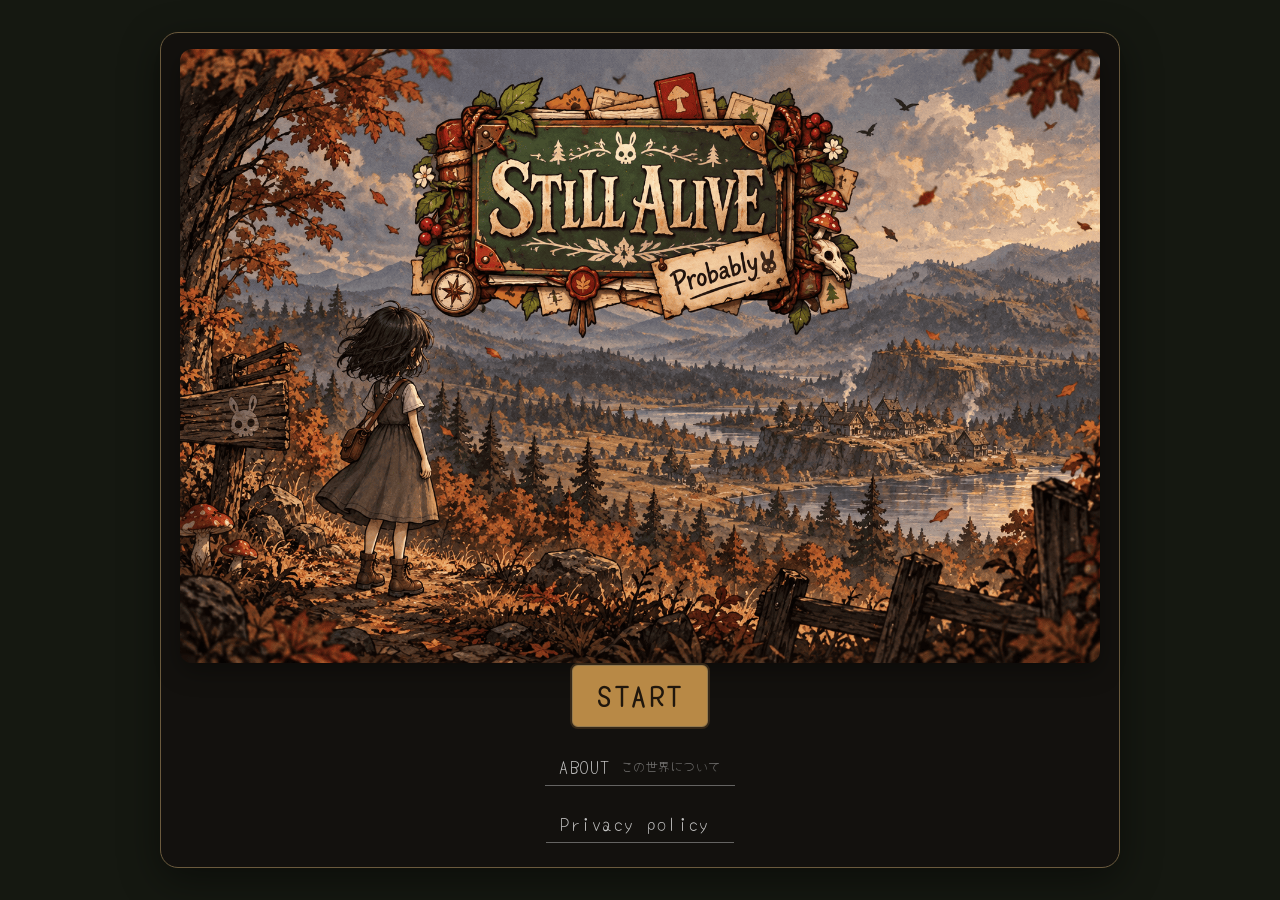
==== commit 0c456969: "表記を変更" ====
--- a/survival-game/index.html
+++ b/survival-game/index.html
@@ -40,7 +40,7 @@
       </a>
       <a href="./privacy.html" class="title-about-link">
         Privacy policy
-        <span>プライバシーポリシー</span>
+        <span></span>
       </a>
     </div>
 
